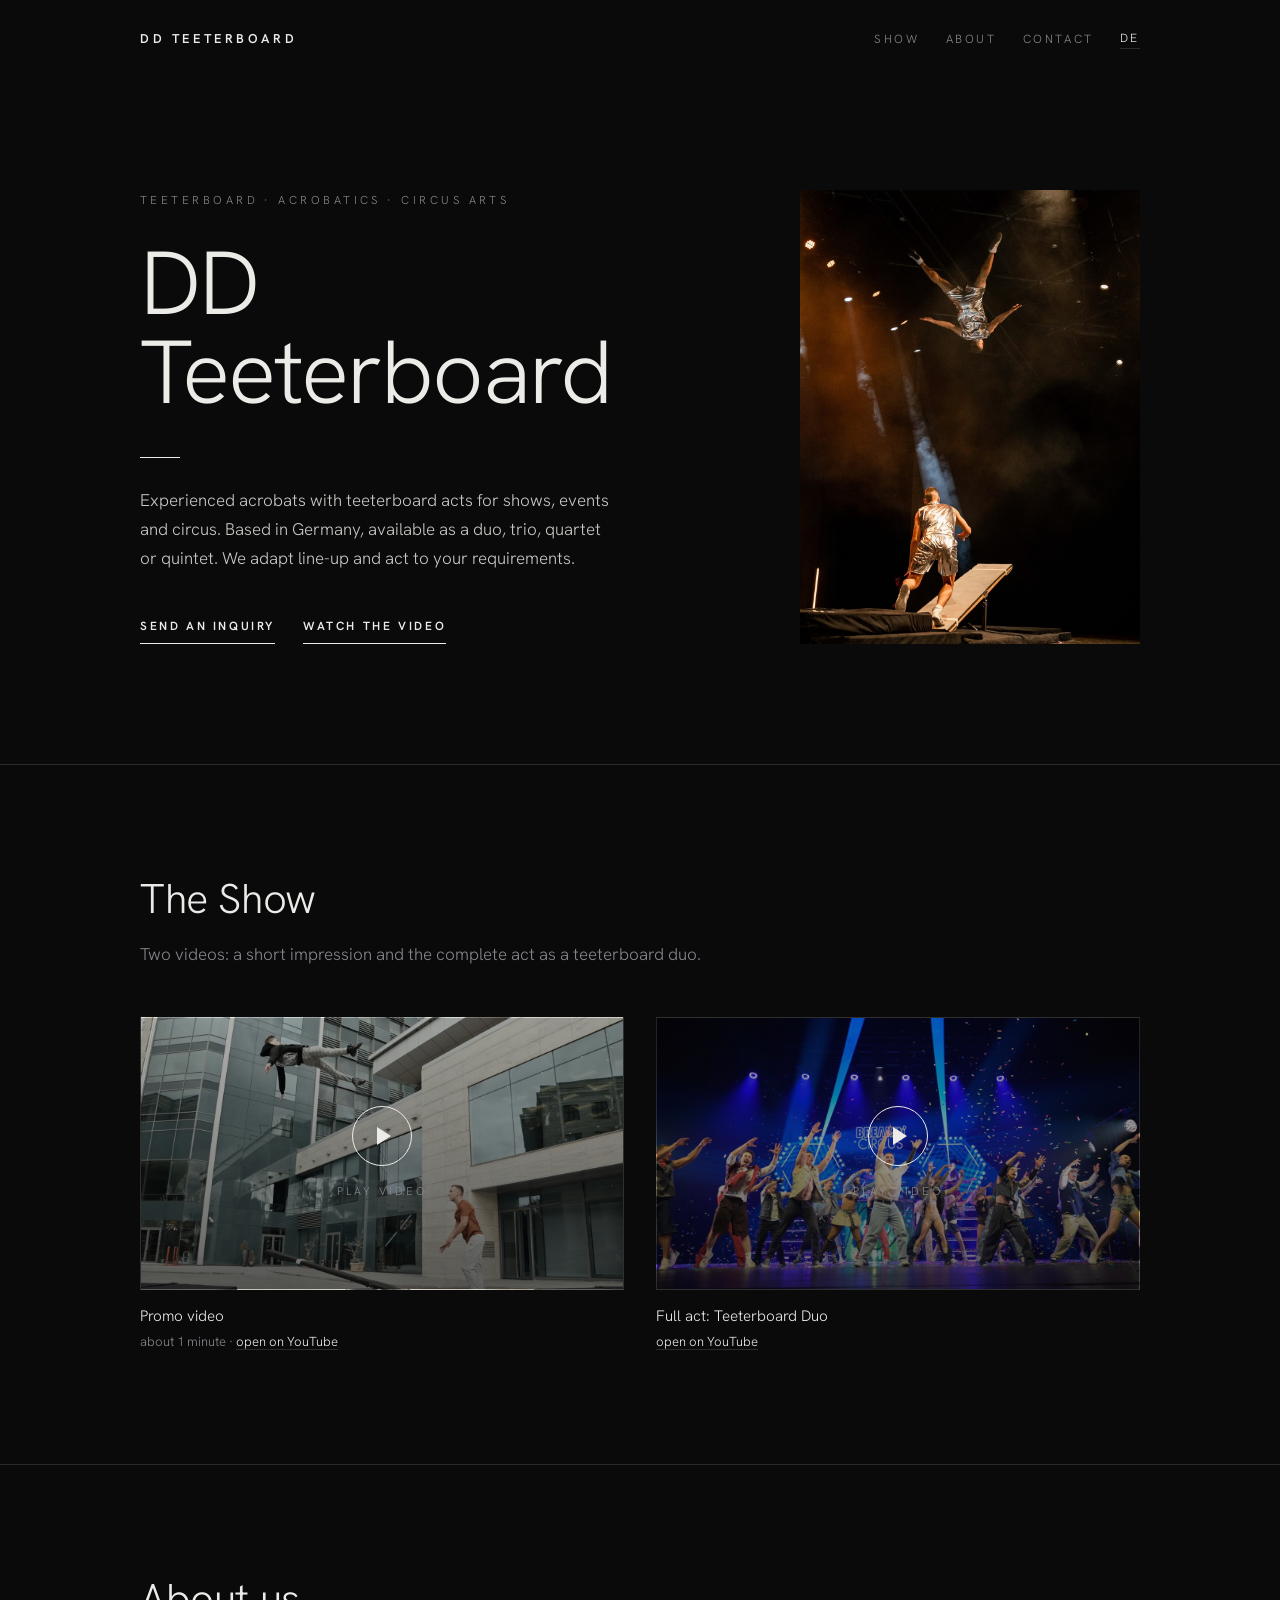
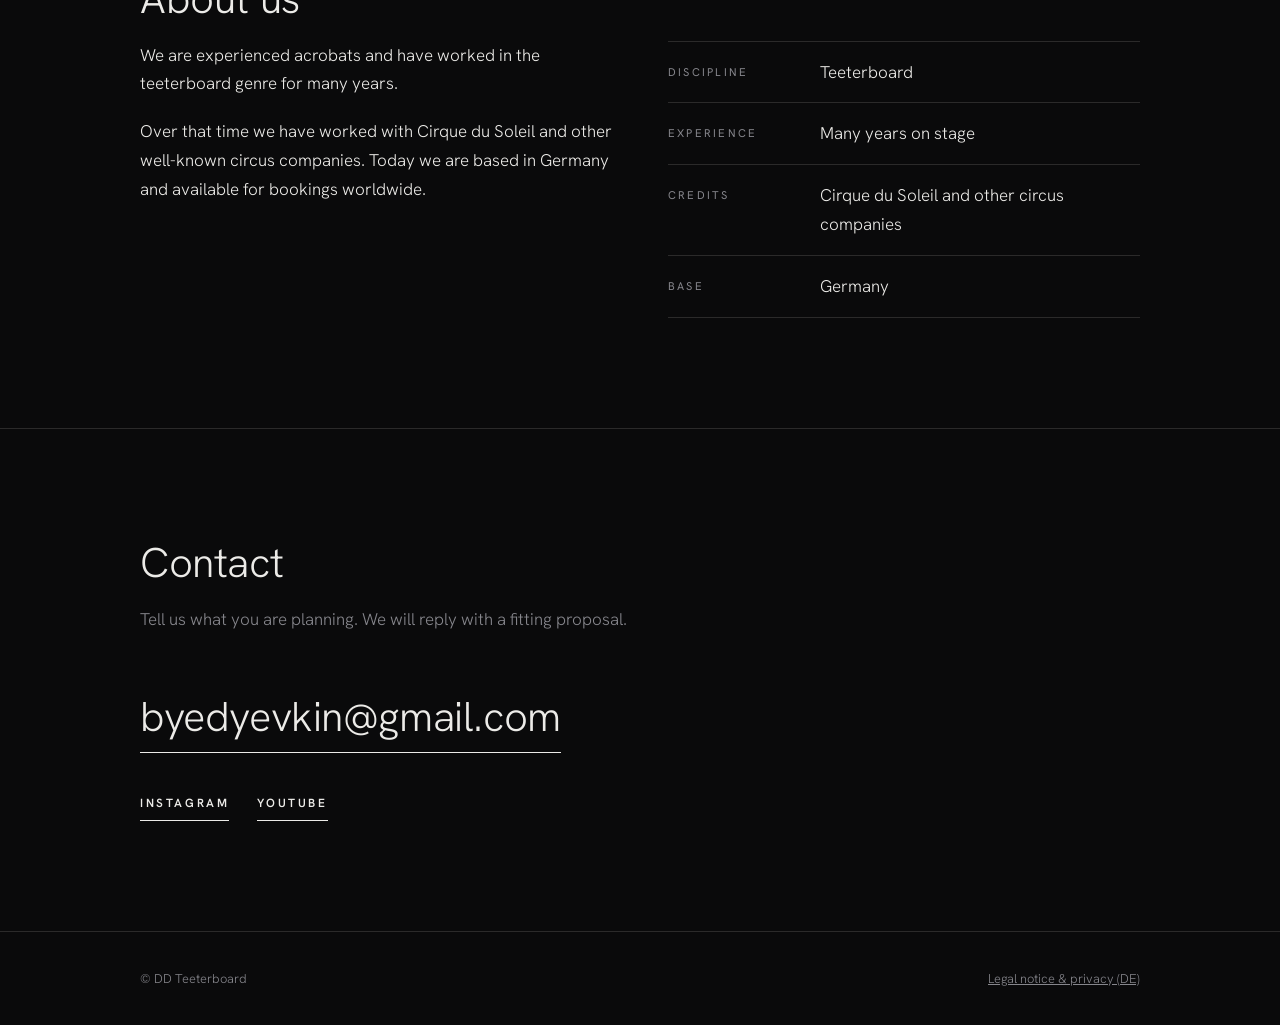
==== en.html @ 942f20d0 "Initial commit" ====
<!doctype html>
<html lang="en">
<head>
<meta charset="utf-8">
<meta name="viewport" content="width=device-width, initial-scale=1">
<title>DD Teeterboard – Teeterboard Acrobats Based in Germany</title>
<meta name="description" content="DD Teeterboard: experienced teeterboard acrobats based in Germany. Available as a duo up to a quintet, with Cirque du Soleil experience. Get in touch.">
<meta name="keywords" content="teeterboard, teeterboard act, acrobats, circus act, show, Germany, Cirque du Soleil, duo">
<meta property="og:type" content="website">
<meta property="og:locale" content="en_US">
<meta property="og:title" content="DD Teeterboard – Teeterboard Acrobats Based in Germany">
<meta property="og:description" content="Teeterboard act as a duo, trio, quartet or quintet. Experience with Cirque du Soleil.">
<!-- TODO after upload: enter your domain and enable these lines
<link rel="canonical" href="https://YOUR-DOMAIN.de/en.html">
<link rel="alternate" hreflang="de" href="https://YOUR-DOMAIN.de/">
<link rel="alternate" hreflang="en" href="https://YOUR-DOMAIN.de/en.html">
-->
<link rel="preconnect" href="https://fonts.googleapis.com">
<link rel="preconnect" href="https://fonts.gstatic.com" crossorigin>
<link href="https://fonts.googleapis.com/css2?family=Hanken+Grotesk:wght@300;400;600&display=swap" rel="stylesheet">
<link rel="stylesheet" href="style.css">
<script type="application/ld+json">
{
  "@context": "https://schema.org",
  "@type": "PerformingGroup",
  "name": "DD Teeterboard",
  "description": "Teeterboard acrobats based in Germany, available as a duo, trio, quartet or quintet.",
  "genre": "Teeterboard, circus arts",
  "email": "byedyevkin@gmail.com",
  "sameAs": ["https://www.instagram.com/dd_teeterboard/"]
}
</script>
</head>
<body>

<header class="top">
  <div class="wrap">
    <a class="brand" href="#">DD Teeterboard</a>
    <nav class="nav" aria-label="Main menu">
      <a href="#show">Show</a>
      <a href="#about">About</a>
      <a href="#contact">Contact</a>
      <a class="lang" href="index.html" hreflang="de" lang="de">DE</a>
    </nav>
  </div>
</header>

<main>
  <div class="hero">
    <svg class="arc" viewBox="0 0 640 300" fill="none" aria-hidden="true">
      <path d="M20 280 C 160 -60, 480 -60, 620 280" stroke="#e0a93b" stroke-width="1.5" stroke-dasharray="3 9" stroke-linecap="round"/>
      <circle cx="320" cy="42" r="7" fill="#e0a93b"/>
      <path d="M0 292 H120" stroke="#f2eee6" stroke-width="3" stroke-linecap="round"/>
      <path d="M520 292 H640" stroke="#f2eee6" stroke-width="3" stroke-linecap="round"/>
    </svg>
    <div class="wrap">
      <div class="hero-copy">
        <p class="eyebrow">Teeterboard · Acrobatics · Circus arts</p>
        <h1>DD Teeterboard</h1>
        <hr class="rule">
        <p class="lead">Experienced acrobats with teeterboard acts for shows, events and circus. Based in Germany, available as a duo, trio, quartet or quintet. We adapt line-up and act to your requirements.</p>
        <div class="cta">
          <a class="btn solid" href="#contact">Send an inquiry</a>
          <a class="btn ghost" href="#show">Watch the video</a>
        </div>
      </div>
      <figure class="hero-photo">
        <img src="photo-flug.jpg" width="1100" height="1467" alt="One acrobat flies upside down through a spotlight beam while a second runs toward the teeterboard">
      </figure>
    </div>
  </div>


  <section id="show">
    <div class="wrap">
      <h2>The Show</h2>
      <p class="sub">Two videos: a short impression and the complete act as a teeterboard duo.</p>
      <div class="videos">
        <figure>
          <div class="video" style="background-image:url(cover-promo.jpg)" data-yt="3mitLsHRJtQ" data-title="DD Teeterboard promo video">
            <button type="button"><span class="play"></span><span class="hint">Play video</span></button>
          </div>
          <figcaption>Promo video <small>about 1 minute · <a href="https://youtu.be/3mitLsHRJtQ" target="_blank" rel="noopener">open on YouTube</a></small></figcaption>
        </figure>
        <figure>
          <div class="video" style="background-image:url(cover-full.jpg)" data-yt="y8F2j3ErECQ" data-title="Full teeterboard duo act">
            <button type="button"><span class="play"></span><span class="hint">Play video</span></button>
          </div>
          <figcaption>Full act: Teeterboard Duo <small><a href="https://youtu.be/y8F2j3ErECQ" target="_blank" rel="noopener">open on YouTube</a></small></figcaption>
        </figure>
      </div>
    </div>
  </section>

  <section id="about" class="alt">
    <div class="wrap">
      <h2>About us</h2>
      <div class="cols">
        <div>
          <p>We are experienced acrobats and have worked in the teeterboard genre for many years.</p>
          <p>Over that time we have worked with Cirque du Soleil and other well-known circus companies. Today we are based in Germany and available for bookings worldwide.</p>
        </div>
        <ul class="facts">
          <li><b>Discipline</b><span>Teeterboard</span></li>
          <li><b>Experience</b><span>Many years on stage</span></li>
          <li><b>Credits</b><span>Cirque du Soleil and other circus companies</span></li>
          <li><b>Base</b><span>Germany</span></li>
        </ul>
      </div>
    </div>
  </section>


  <section id="contact" class="alt contact">
    <div class="wrap">
      <h2>Contact</h2>
      <p class="sub">Tell us what you are planning. We will reply with a fitting proposal.</p>
      <a class="mail" href="mailto:byedyevkin@gmail.com">byedyevkin@gmail.com</a>
      <div class="links">
        <a class="btn ghost" href="https://www.instagram.com/dd_teeterboard/" target="_blank" rel="noopener">Instagram</a>
        <a class="btn ghost" href="https://youtu.be/3mitLsHRJtQ" target="_blank" rel="noopener">YouTube</a>
      </div>
    </div>
  </section>
</main>

<footer>
  <div class="wrap">
    <span>© DD Teeterboard</span>
    <span><a href="impressum.html">Legal notice &amp; privacy (DE)</a></span>
  </div>
</footer>

<script src="site.js"></script>
</body>
</html>
---- style.css ----
/* Layout: near-black page, one light sans, hairlines only. Text left, one photo right, generous empty space. No accent colour. */
:root {
  --bg: #0a0a0b;
  --bg-2: #101012;
  --fg: #ecebe8;
  --mute: #86868c;
  --line: rgba(236, 235, 232, 0.14);
  --brass: #ecebe8;
  --ink: #0a0a0b;
  --display: "Hanken Grotesk", "Helvetica Neue", Helvetica, Arial, sans-serif;
  --body: "Hanken Grotesk", "Helvetica Neue", Helvetica, Arial, sans-serif;
  color-scheme: dark;
}

* { box-sizing: border-box; }
html { scroll-behavior: smooth; }
@media (prefers-reduced-motion: reduce) { html { scroll-behavior: auto; } }

body {
  margin: 0;
  background: var(--bg);
  color: var(--fg);
  font-family: var(--body);
  font-weight: 300;
  font-size: 1.0625rem;
  line-height: 1.7;
}

a { color: inherit; }
a:focus-visible, button:focus-visible { outline: 1px solid var(--fg); outline-offset: 4px; }

.wrap {
  max-width: 1040px;
  margin-inline: auto;
  padding-inline: max(20px, env(safe-area-inset-left, 0px));
}

/* header */
.top { position: absolute; inset: 0 0 auto 0; z-index: 5; }
.top .wrap { display: flex; flex-wrap: wrap; align-items: center; justify-content: space-between; gap: 10px 28px; padding-block: 28px; }
.brand { font-weight: 600; font-size: 0.8rem; letter-spacing: 0.28em; text-transform: uppercase; text-decoration: none; }
.nav { display: flex; flex-wrap: wrap; align-items: center; gap: 6px 26px; }
.nav a { text-decoration: none; font-size: 0.74rem; letter-spacing: 0.22em; text-transform: uppercase; color: var(--mute); }
.nav a:hover { color: var(--fg); }
.nav .lang { color: var(--fg); border: 0; padding: 0; border-bottom: 1px solid var(--line); }

/* hero */
.hero { position: relative; padding-block: 190px 120px; }
.arc { display: none; }
.hero .wrap { display: grid; grid-template-columns: minmax(0, 1fr) minmax(0, 340px); align-items: end; gap: 56px 80px; }
.hero-copy { min-width: 0; }
.eyebrow { margin: 0 0 28px; font-size: 0.72rem; letter-spacing: 0.3em; text-transform: uppercase; color: var(--mute); }
h1 {
  margin: 0;
  font-weight: 300;
  font-size: clamp(2.8rem, 7vw, 5.6rem);
  line-height: 1;
  letter-spacing: -0.02em;
  overflow-wrap: anywhere;
}
.rule { width: 40px; height: 1px; margin: 40px 0 28px; background: var(--fg); border: 0; }
.lead { max-width: 30rem; margin: 0; color: #c9c8c4; }
.cta { display: flex; flex-wrap: wrap; gap: 28px; margin-top: 44px; }
.btn { display: inline-block; padding: 0 0 6px; font-size: 0.74rem; font-weight: 600; letter-spacing: 0.22em; text-transform: uppercase; text-decoration: none; border-bottom: 1px solid var(--fg); }
.btn:hover { color: var(--mute); border-color: var(--mute); }
.btn.solid { background: none; color: var(--fg); }

.hero-photo { margin: 0; min-width: 0; width: 100%; }
.hero-photo img { display: block; width: 100%; height: auto; aspect-ratio: 3 / 4; object-fit: cover; object-position: 50% 30%; }

/* sections */
section { padding-block: 110px; border-top: 1px solid var(--line); }
section.alt { background: none; }
h2 { margin: 0 0 18px; font-weight: 300; font-size: clamp(1.8rem, 4vw, 2.6rem); line-height: 1.15; letter-spacing: -0.01em; text-wrap: balance; }
.sub { margin: 0 0 48px; max-width: 36rem; color: var(--mute); }

/* videos */
.videos { display: grid; grid-template-columns: repeat(auto-fit, minmax(min(100%, 420px), 1fr)); gap: 40px 32px; }
.videos figure { margin: 0; min-width: 0; }
.video { position: relative; width: 100%; aspect-ratio: 16 / 9; max-width: 100%; background: var(--bg-2) center / cover no-repeat; border: 1px solid var(--line); }
.video button { position: absolute; inset: 0; display: flex; flex-direction: column; align-items: center; justify-content: center; gap: 16px; width: 100%; background: linear-gradient(rgba(10,10,11,0.28), rgba(10,10,11,0.6)); border: 0; color: var(--fg); font: inherit; cursor: pointer; }
.video button:hover { background: linear-gradient(rgba(10,10,11,0.12), rgba(10,10,11,0.45)); }
.video .play { width: 60px; height: 60px; border-radius: 50%; border: 1px solid var(--fg); display: grid; place-items: center; }
.video .play::before { content: ""; margin-left: 4px; border-left: 14px solid var(--fg); border-top: 9px solid transparent; border-bottom: 9px solid transparent; }
.video button:hover .play { background: rgba(236,235,232,0.1); }
.video .hint { font-size: 0.7rem; letter-spacing: 0.26em; text-transform: uppercase; color: var(--mute); }
.video iframe { position: absolute; inset: 0; width: 100%; height: 100%; border: 0; }
figcaption { margin-top: 14px; font-size: 0.95rem; }
figcaption small { display: block; color: var(--mute); font-size: 0.82rem; margin-top: 2px; }
figcaption a { color: var(--fg); text-decoration-color: var(--line); text-underline-offset: 3px; }

/* about */
.cols { display: grid; grid-template-columns: repeat(auto-fit, minmax(min(100%, 320px), 1fr)); gap: 56px; }
.cols > * { min-width: 0; }
.cols p { margin: 0 0 1.1em; }
.facts { list-style: none; margin: 0; padding: 0; }
.facts li { display: flex; flex-wrap: wrap; gap: 4px 16px; padding: 16px 0; border-bottom: 1px solid var(--line); }
.facts li:first-child { border-top: 1px solid var(--line); }
.facts b { flex: 0 0 8.5rem; font-weight: 400; letter-spacing: 0.2em; text-transform: uppercase; font-size: 0.7rem; color: var(--mute); padding-top: 5px; }
.facts span { flex: 1 1 12rem; min-width: 0; }

/* contact */
.contact a.mail { display: inline-block; font-weight: 300; font-size: clamp(1.5rem, 5.4vw, 2.6rem); letter-spacing: -0.01em; text-decoration: none; border-bottom: 1px solid var(--fg); overflow-wrap: anywhere; }
.contact .links { display: flex; flex-wrap: wrap; gap: 28px; margin-top: 40px; }

footer { padding-block: 36px; border-top: 1px solid var(--line); font-size: 0.8rem; color: var(--mute); }
footer .wrap { display: flex; flex-wrap: wrap; justify-content: space-between; gap: 8px 24px; }
footer a { color: var(--mute); }

@media (max-width: 820px) {
  .hero { padding-block: 150px 80px; }
  .hero .wrap { grid-template-columns: minmax(0, 1fr); }
  .hero-photo { max-width: 320px; }
  section { padding-block: 80px; }
}
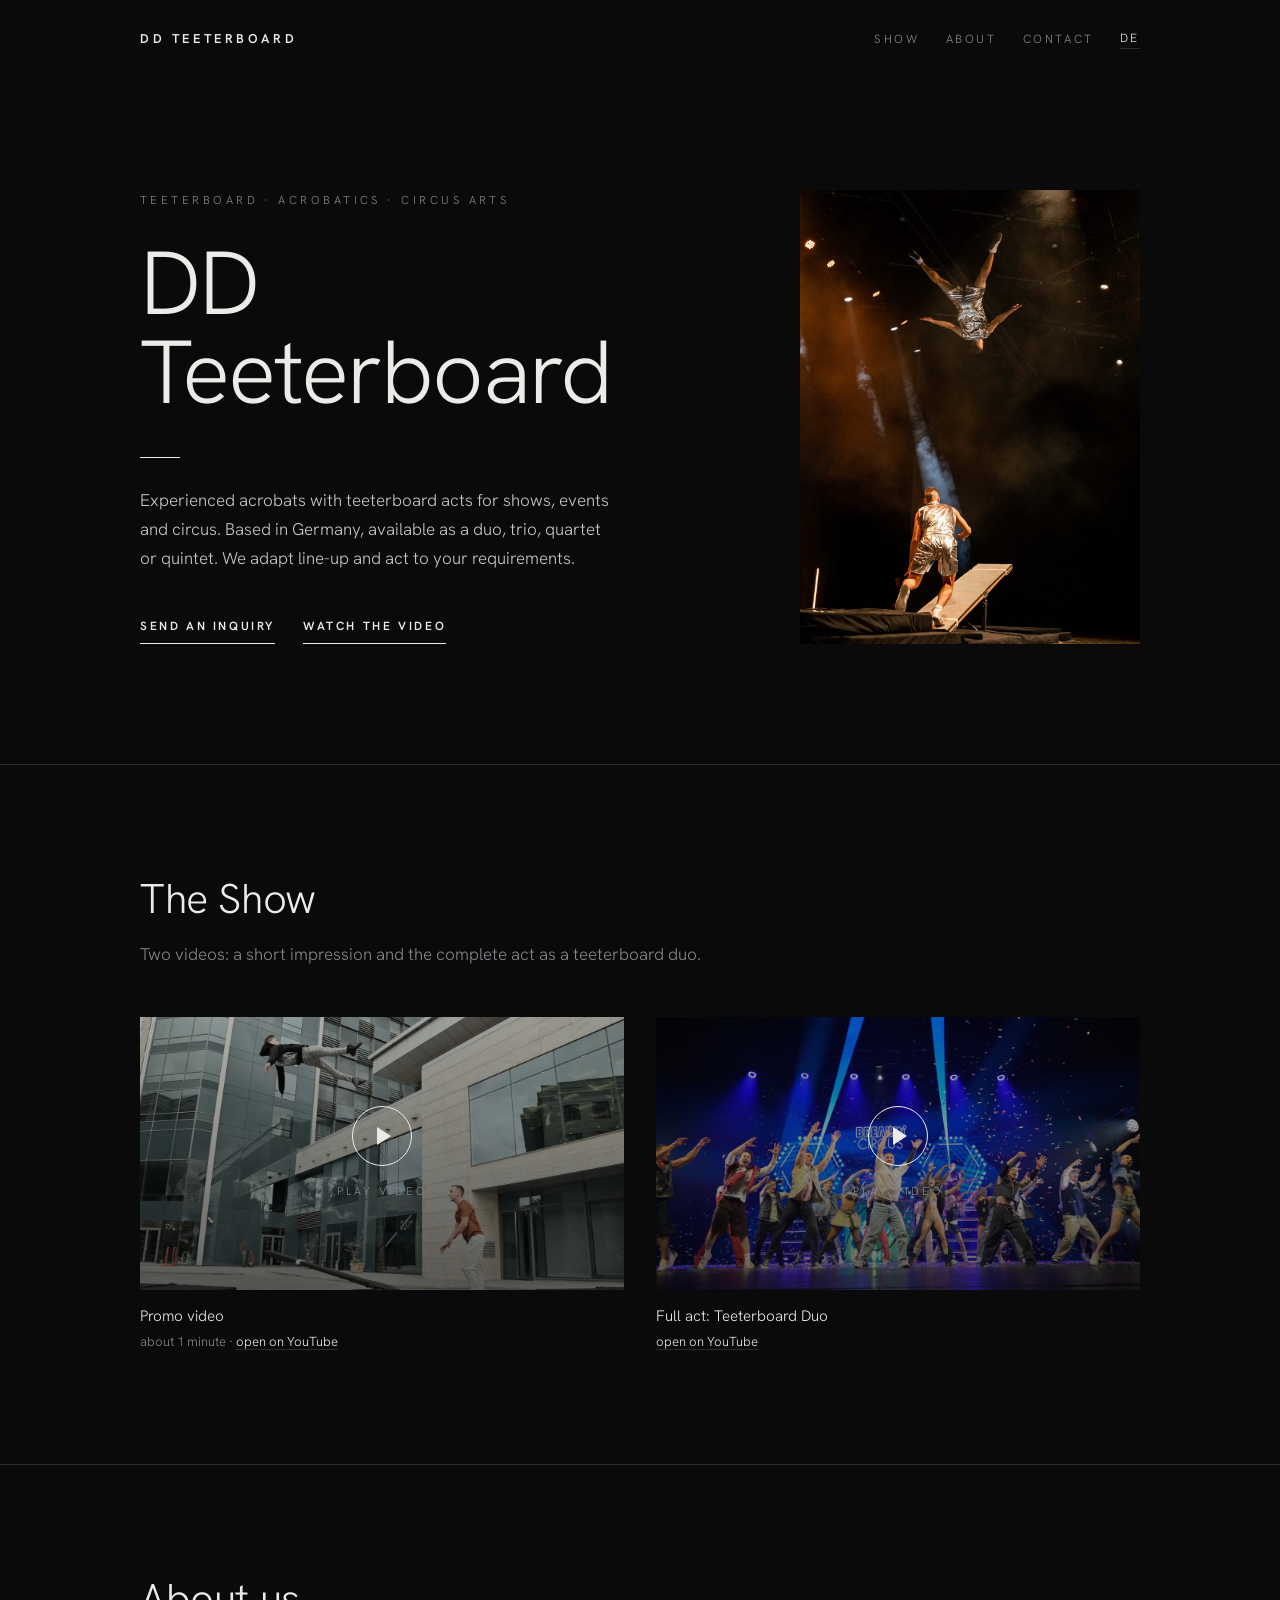
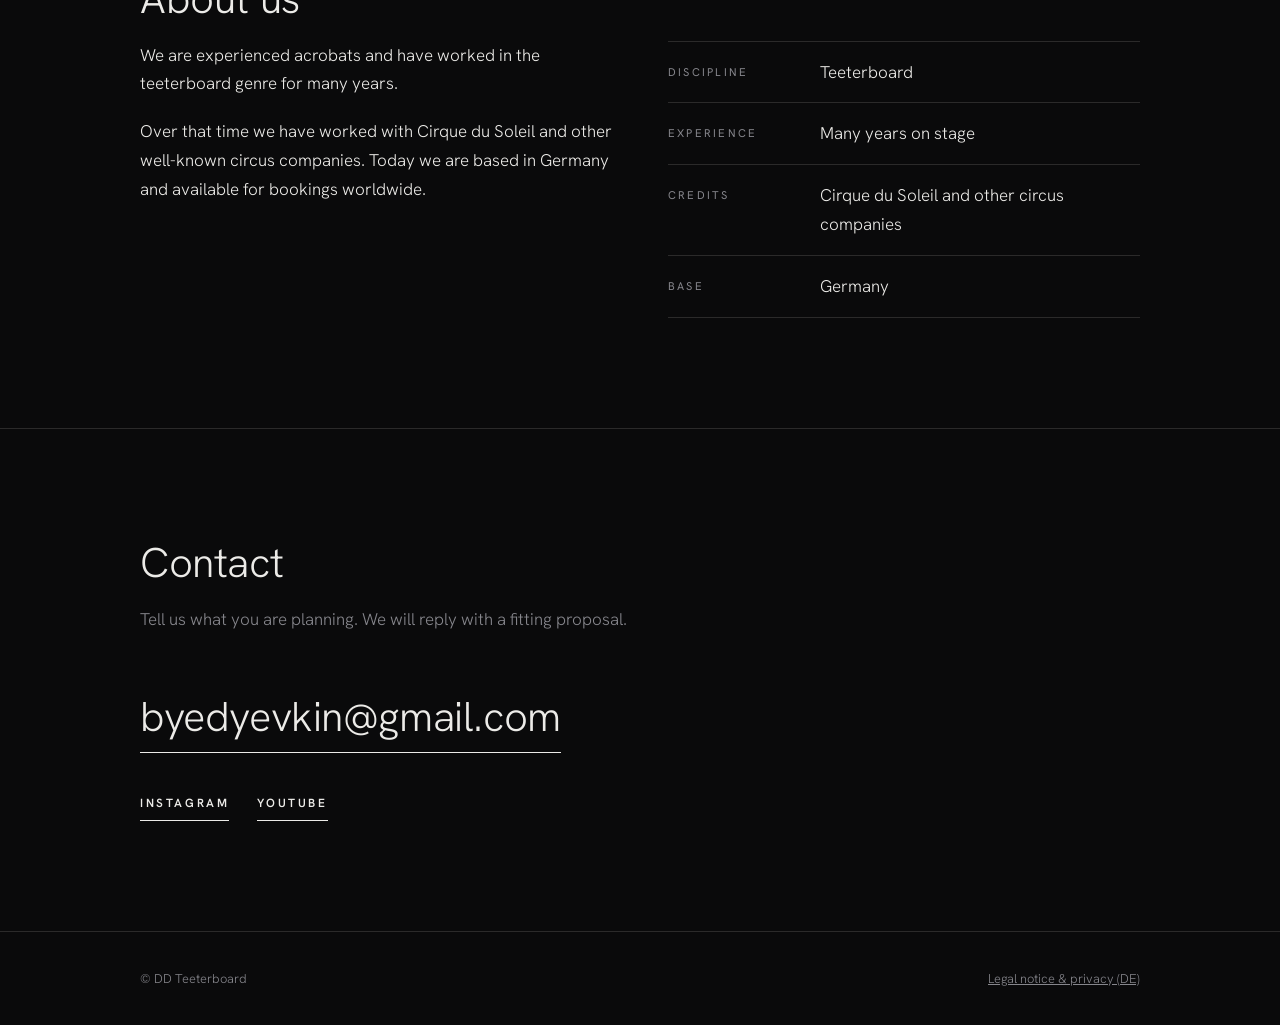
==== commit 2a6e3a97: "Update en.html" ====
--- a/en.html
+++ b/en.html
@@ -11,9 +11,9 @@
 <meta property="og:title" content="DD Teeterboard – Teeterboard Acrobats Based in Germany">
 <meta property="og:description" content="Teeterboard act as a duo, trio, quartet or quintet. Experience with Cirque du Soleil.">
 <!-- TODO after upload: enter your domain and enable these lines
-<link rel="canonical" href="https://YOUR-DOMAIN.de/en.html">
-<link rel="alternate" hreflang="de" href="https://YOUR-DOMAIN.de/">
-<link rel="alternate" hreflang="en" href="https://YOUR-DOMAIN.de/en.html">
+<link rel="canonical" href="https://dd-teeterboard.de/en.html">
+<link rel="alternate" hreflang="de" href="https://dd-teeterboard.de/">
+<link rel="alternate" hreflang="en" href="https://dd-teeterboard.de/en.html">
 -->
 <link rel="preconnect" href="https://fonts.googleapis.com">
 <link rel="preconnect" href="https://fonts.gstatic.com" crossorigin>
--- a/style.css
+++ b/style.css
@@ -77,14 +77,14 @@
 /* videos */
 .videos { display: grid; grid-template-columns: repeat(auto-fit, minmax(min(100%, 420px), 1fr)); gap: 40px 32px; }
 .videos figure { margin: 0; min-width: 0; }
-.video { position: relative; width: 100%; aspect-ratio: 16 / 9; max-width: 100%; background: var(--bg-2) center / cover no-repeat; border: 1px solid var(--line); }
+.video { position: relative; width: 100%; aspect-ratio: 16 / 9; max-width: 100%; background: var(--bg-2) center / cover no-repeat; border: none; }
 .video button { position: absolute; inset: 0; display: flex; flex-direction: column; align-items: center; justify-content: center; gap: 16px; width: 100%; background: linear-gradient(rgba(10,10,11,0.28), rgba(10,10,11,0.6)); border: 0; color: var(--fg); font: inherit; cursor: pointer; }
 .video button:hover { background: linear-gradient(rgba(10,10,11,0.12), rgba(10,10,11,0.45)); }
 .video .play { width: 60px; height: 60px; border-radius: 50%; border: 1px solid var(--fg); display: grid; place-items: center; }
 .video .play::before { content: ""; margin-left: 4px; border-left: 14px solid var(--fg); border-top: 9px solid transparent; border-bottom: 9px solid transparent; }
 .video button:hover .play { background: rgba(236,235,232,0.1); }
 .video .hint { font-size: 0.7rem; letter-spacing: 0.26em; text-transform: uppercase; color: var(--mute); }
-.video iframe { position: absolute; inset: 0; width: 100%; height: 100%; border: 0; }
+.video iframe { position: absolute; inset: 0; width: 100%; height: 100%; border: none !importante; }
 figcaption { margin-top: 14px; font-size: 0.95rem; }
 figcaption small { display: block; color: var(--mute); font-size: 0.82rem; margin-top: 2px; }
 figcaption a { color: var(--fg); text-decoration-color: var(--line); text-underline-offset: 3px; }
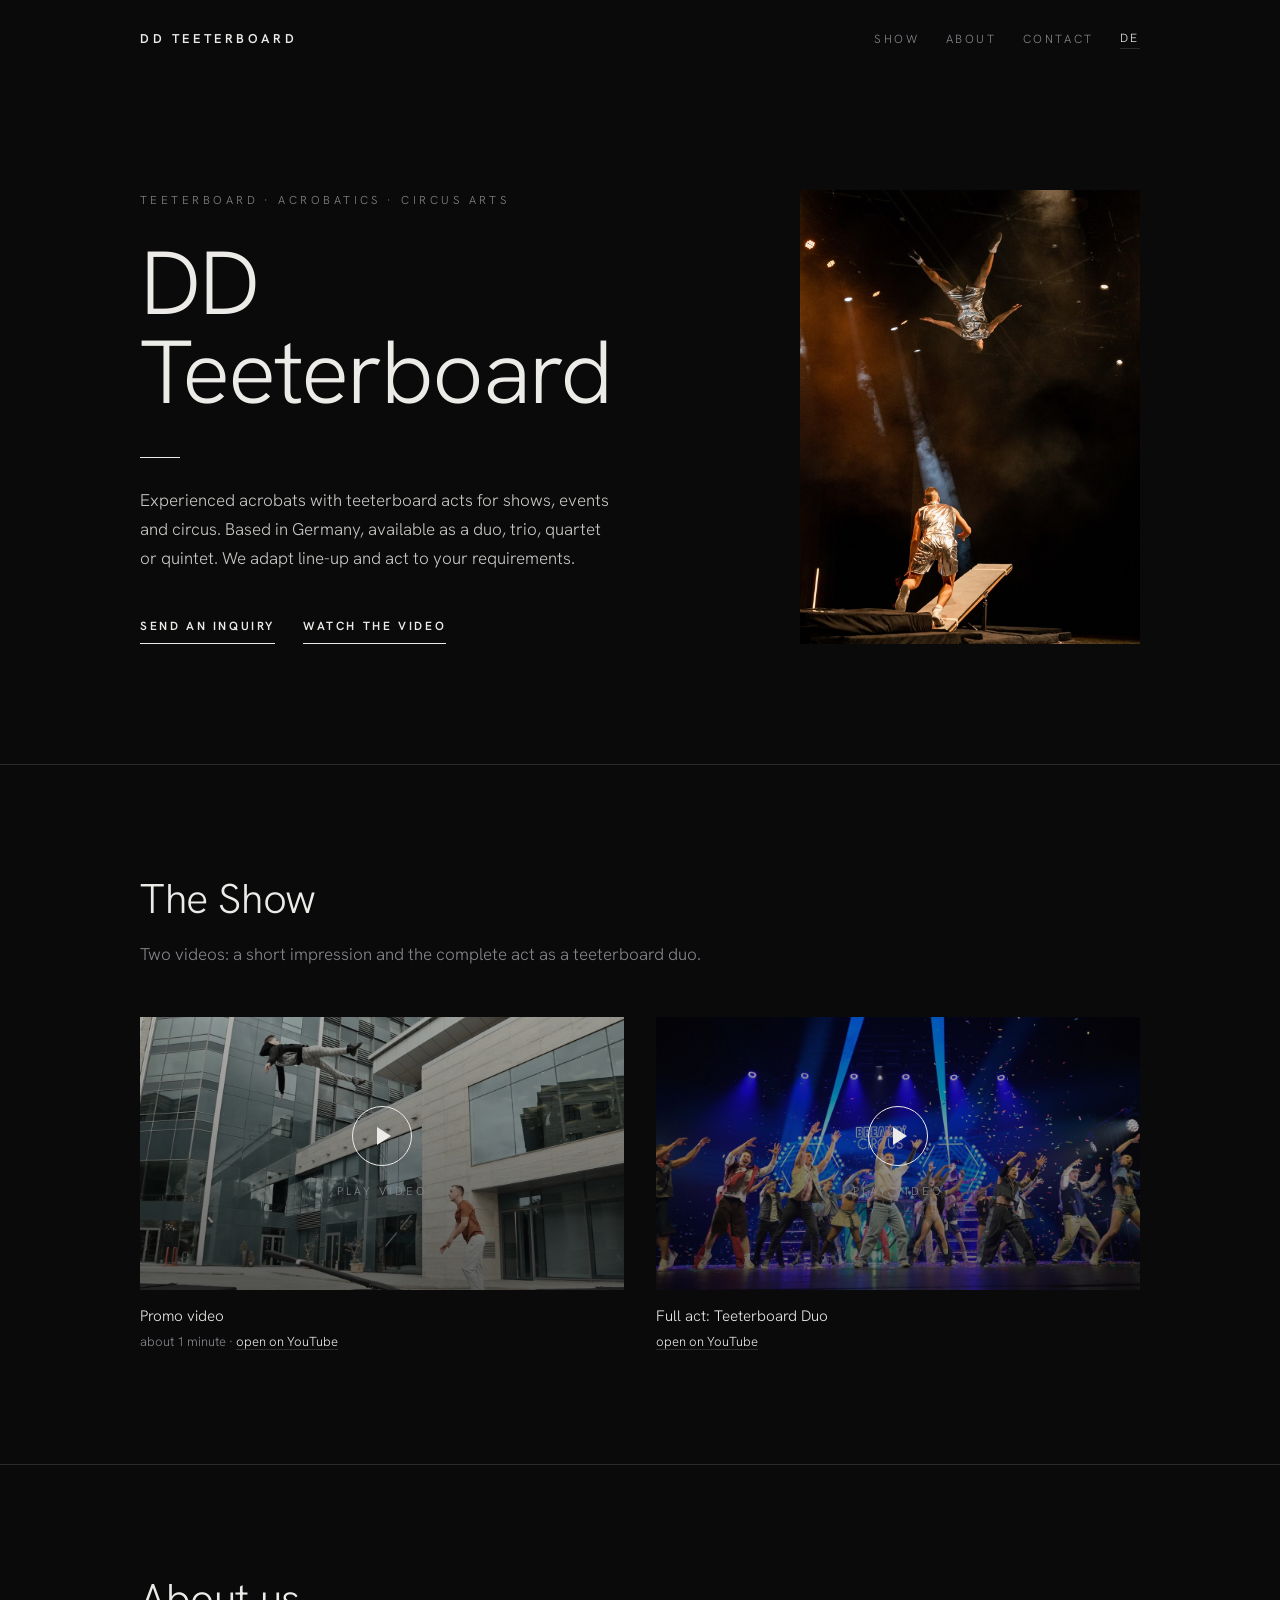
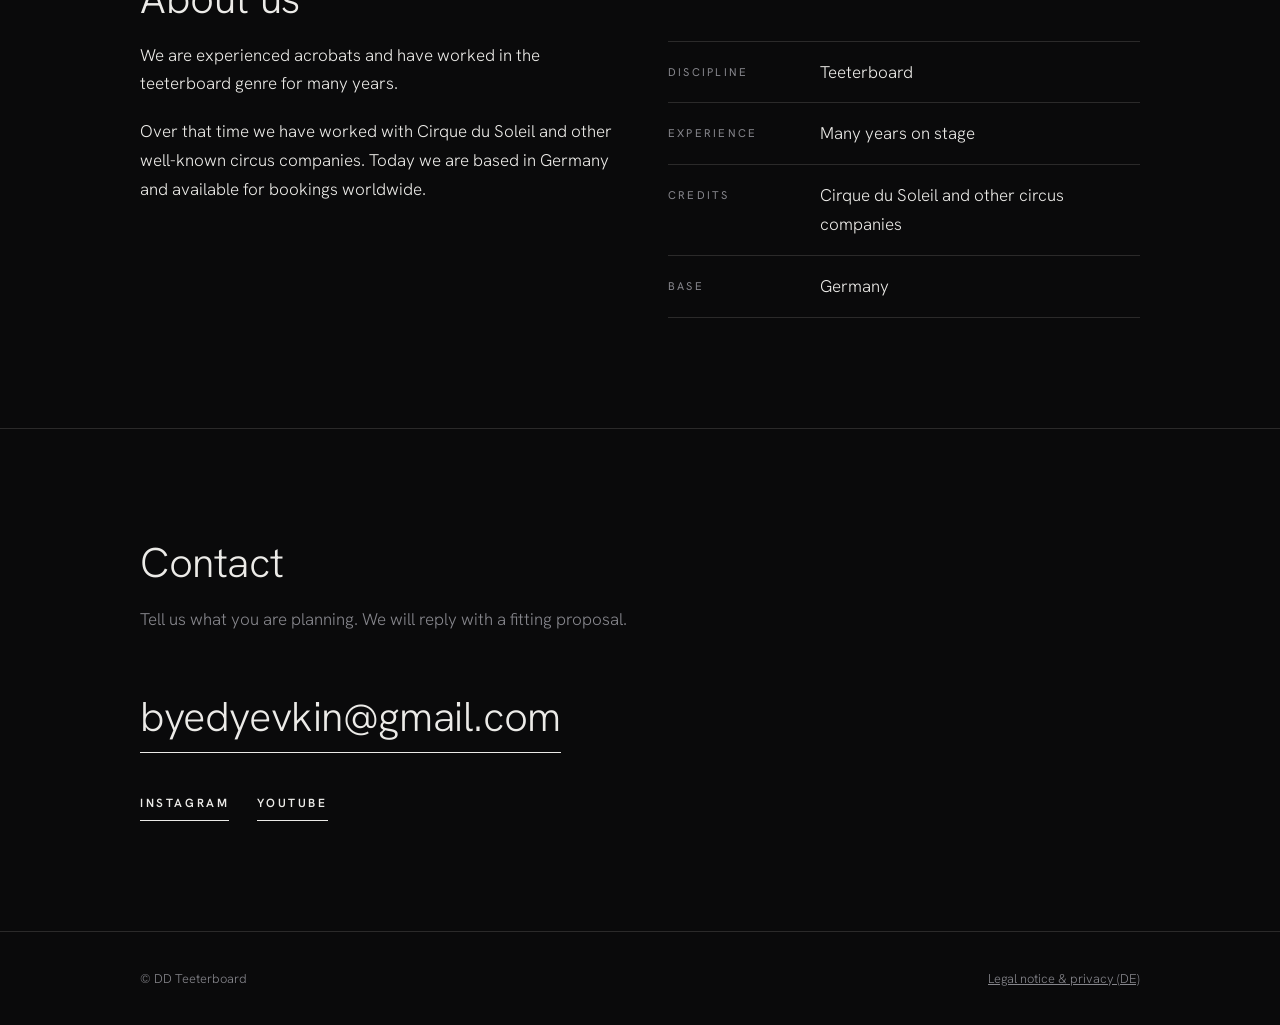
==== commit 5566a489: "Remove Google Fonts preconnect links Removed preconnect links for Google Fonts." ====
--- a/en.html
+++ b/en.html
@@ -15,9 +15,6 @@
 <link rel="alternate" hreflang="de" href="https://dd-teeterboard.de/">
 <link rel="alternate" hreflang="en" href="https://dd-teeterboard.de/en.html">
 -->
-<link rel="preconnect" href="https://fonts.googleapis.com">
-<link rel="preconnect" href="https://fonts.gstatic.com" crossorigin>
-<link href="https://fonts.googleapis.com/css2?family=Hanken+Grotesk:wght@300;400;600&display=swap" rel="stylesheet">
 <link rel="stylesheet" href="style.css">
 <script type="application/ld+json">
 {
--- a/style.css
+++ b/style.css
@@ -1,4 +1,26 @@
-/* Layout: near-black page, one light sans, hairlines only. Text left, one photo right, generous empty space. No accent colour. */
+@font-face {
+  font-family: "Hanken Grotesk";
+  font-style: normal;
+  font-weight: 300;
+  font-display: swap;
+  src: url("hanken-grotesk-v12-latin-300.woff2") format("woff2");
+}
+
+@font-face {
+  font-family: "Hanken Grotesk";
+  font-style: normal;
+  font-weight: 400;
+  font-display: swap;
+  src: url("hanken-grotesk-v12-latin-regular.woff2") format("woff2");
+}
+
+@font-face {
+  font-family: "Hanken Grotesk";
+  font-style: normal;
+  font-weight: 600;
+  font-display: swap;
+  src: url("hanken-grotesk-v12-latin-600.woff2") format("woff2");
+}/* Layout: near-black page, one light sans, hairlines only. Text left, one photo right, generous empty space. No accent colour. */
 :root {
   --bg: #0a0a0b;
   --bg-2: #101012;
